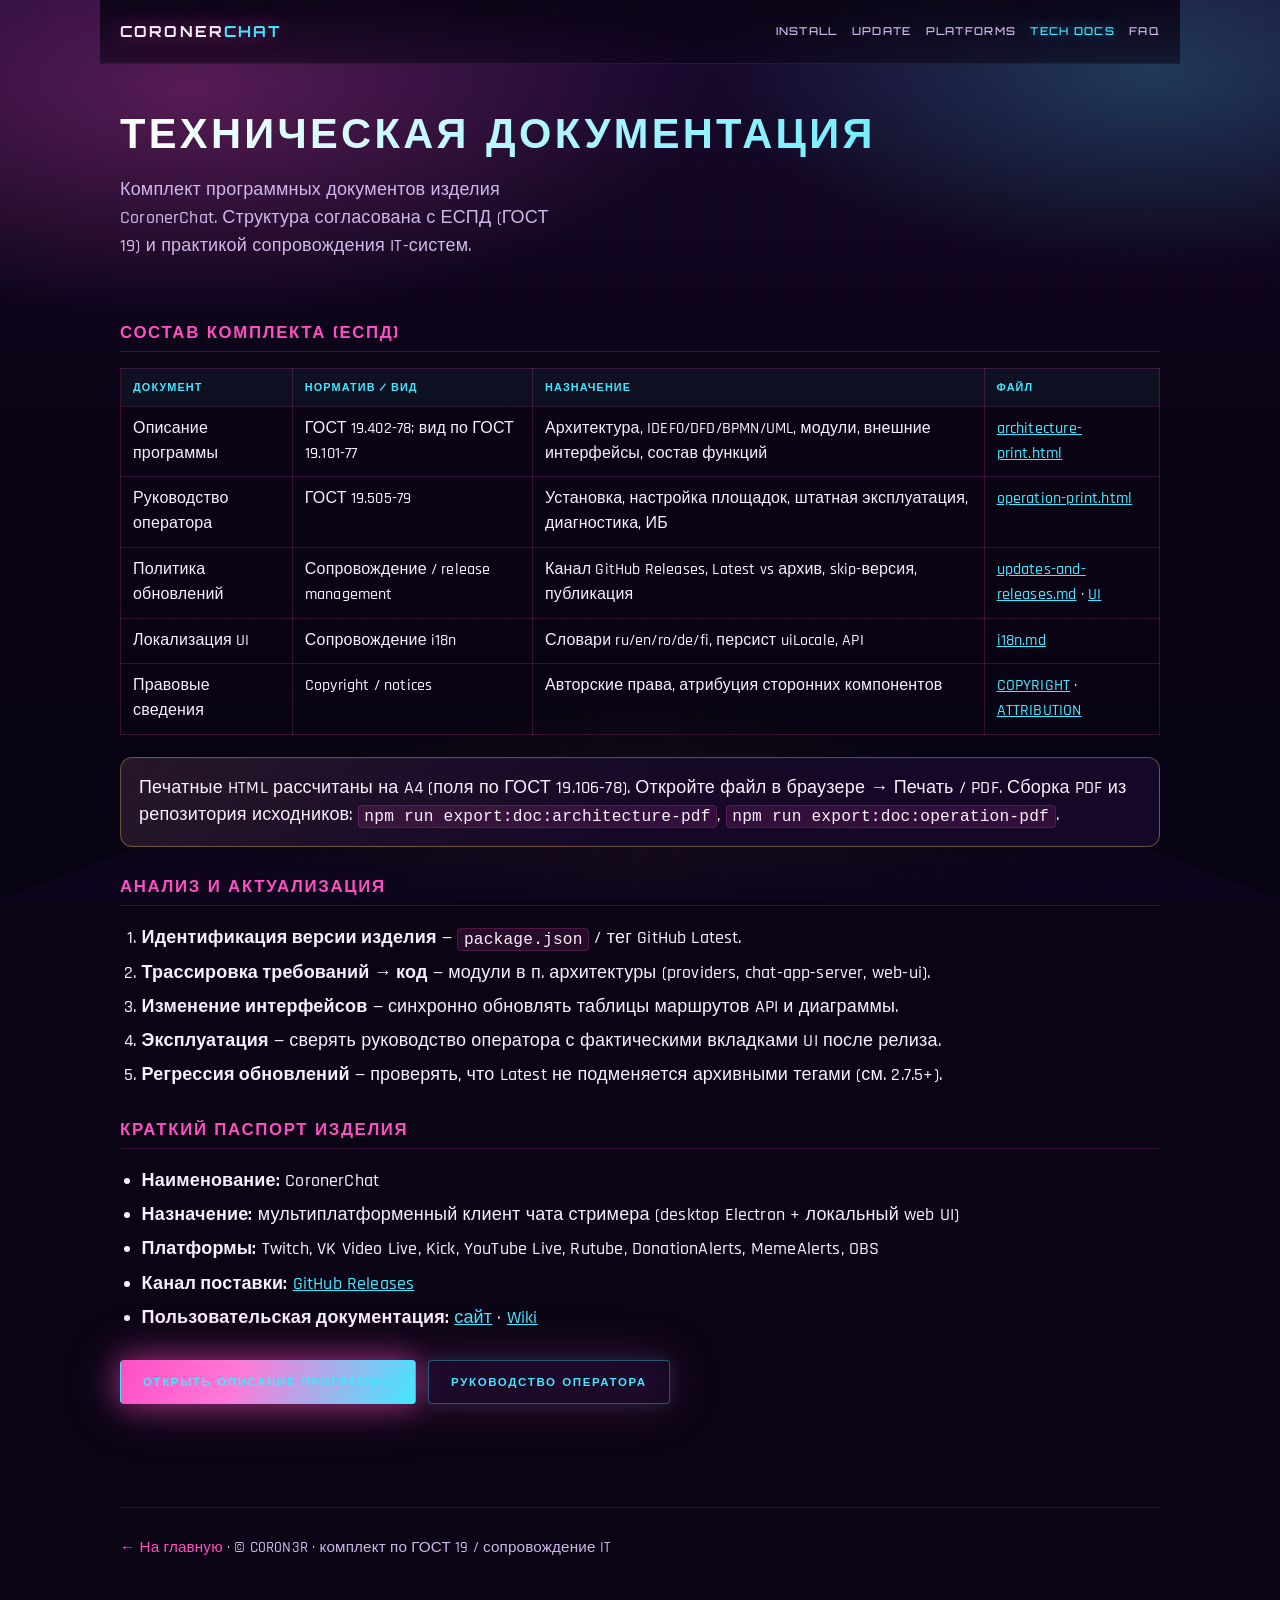
==== docs/tech/index.html @ c7b8dd54 "docs: publish technical documentation set (docs/tech/index.html)" ====
<!DOCTYPE html>
<html lang="ru">
<head>
  <meta charset="utf-8" />
  <meta name="viewport" content="width=device-width, initial-scale=1" />
  <title>Техническая документация — CoronerChat</title>
  <meta name="description" content="Комплект программной документации CoronerChat по ГОСТ 19.xxx: описание программы, руководство оператора, сопровождение." />
  <link rel="preconnect" href="https://fonts.googleapis.com" />
  <link rel="preconnect" href="https://fonts.gstatic.com" crossorigin />
  <link href="https://fonts.googleapis.com/css2?family=Orbitron:wght@600;700;800&family=Rajdhani:wght@500;600;700&display=swap" rel="stylesheet" />
  <link rel="stylesheet" href="../site.css" />
</head>
<body>
  <div class="scanlines" aria-hidden="true"></div>
  <div class="horizon" aria-hidden="true"></div>
  <div class="wrap">
    <header class="topnav">
      <a class="brand-mark" href="../index.html">Coroner<span>Chat</span></a>
      <nav class="nav-links" aria-label="Разделы">
        <a href="../install.html">Install</a>
        <a href="../update.html">Update</a>
        <a href="../platforms.html">Platforms</a>
        <a href="index.html" aria-current="page">Tech docs</a>
        <a href="../faq.html">FAQ</a>
      </nav>
    </header>

    <header class="page-hero">
      <h1>Техническая документация</h1>
      <p>Комплект программных документов изделия CoronerChat. Структура согласована с ЕСПД (ГОСТ 19) и практикой сопровождения IT-систем.</p>
    </header>

    <article class="prose">
      <h2>Состав комплекта (ЕСПД)</h2>
      <table class="data">
        <thead>
          <tr><th>Документ</th><th>Норматив / вид</th><th>Назначение</th><th>Файл</th></tr>
        </thead>
        <tbody>
          <tr>
            <td>Описание программы</td>
            <td>ГОСТ 19.402-78; вид по ГОСТ 19.101-77</td>
            <td>Архитектура, IDEF0/DFD/BPMN/UML, модули, внешние интерфейсы, состав функций</td>
            <td><a href="../coronerchat-architecture-print.html">architecture-print.html</a></td>
          </tr>
          <tr>
            <td>Руководство оператора</td>
            <td>ГОСТ 19.505-79</td>
            <td>Установка, настройка площадок, штатная эксплуатация, диагностика, ИБ</td>
            <td><a href="../coronerchat-operation-print.html">operation-print.html</a></td>
          </tr>
          <tr>
            <td>Политика обновлений</td>
            <td>Сопровождение / release management</td>
            <td>Канал GitHub Releases, Latest vs архив, skip-версия, публикация</td>
            <td><a href="../updates-and-releases.md">updates-and-releases.md</a> · <a href="../update.html">UI</a></td>
          </tr>
          <tr>
            <td>Локализация UI</td>
            <td>Сопровождение i18n</td>
            <td>Словари ru/en/ro/de/fi, персист uiLocale, API</td>
            <td><a href="../i18n.md">i18n.md</a></td>
          </tr>
          <tr>
            <td>Правовые сведения</td>
            <td>Copyright / notices</td>
            <td>Авторские права, атрибуция сторонних компонентов</td>
            <td><a href="https://github.com/dorimeryt-alt/CoronerChat/blob/main/COPYRIGHT.md">COPYRIGHT</a> · <a href="https://github.com/dorimeryt-alt/CoronerChat/blob/main/ATTRIBUTION.md">ATTRIBUTION</a></td>
          </tr>
        </tbody>
      </table>

      <div class="panel tip">
        Печатные HTML рассчитаны на A4 (поля по ГОСТ 19.106-78). Откройте файл в браузере → Печать / PDF.
        Сборка PDF из репозитория исходников: <code>npm run export:doc:architecture-pdf</code>, <code>npm run export:doc:operation-pdf</code>.
      </div>

      <h2>Анализ и актуализация</h2>
      <ol>
        <li><strong>Идентификация версии изделия</strong> — <code>package.json</code> / тег GitHub Latest.</li>
        <li><strong>Трассировка требований → код</strong> — модули в п. архитектуры (providers, chat-app-server, web-ui).</li>
        <li><strong>Изменение интерфейсов</strong> — синхронно обновлять таблицы маршрутов API и диаграммы.</li>
        <li><strong>Эксплуатация</strong> — сверять руководство оператора с фактическими вкладками UI после релиза.</li>
        <li><strong>Регрессия обновлений</strong> — проверять, что Latest не подменяется архивными тегами (см. 2.7.5+).</li>
      </ol>

      <h2>Краткий паспорт изделия</h2>
      <ul>
        <li><strong>Наименование:</strong> CoronerChat</li>
        <li><strong>Назначение:</strong> мультиплатформенный клиент чата стримера (desktop Electron + локальный web UI)</li>
        <li><strong>Платформы:</strong> Twitch, VK Video Live, Kick, YouTube Live, Rutube, DonationAlerts, MemeAlerts, OBS</li>
        <li><strong>Канал поставки:</strong> <a href="https://github.com/dorimeryt-alt/CoronerChat/releases">GitHub Releases</a></li>
        <li><strong>Пользовательская документация:</strong> <a href="../index.html">сайт</a> · <a href="https://github.com/dorimeryt-alt/CoronerChat/wiki">Wiki</a></li>
      </ul>

      <div class="cta-row" style="margin-top:28px">
        <a class="btn btn-primary" href="../coronerchat-architecture-print.html">Открыть описание программы</a>
        <a class="btn btn-ghost" href="../coronerchat-operation-print.html">Руководство оператора</a>
      </div>
    </article>

    <footer class="site-footer">
      <a href="../index.html">← На главную</a> · © C0R0N3R · комплект по ГОСТ 19 / сопровождение IT
    </footer>
  </div>
  <script src="../site.js"></script>
</body>
</html>
---- docs/site.css ----
/* CoronerChat docs — Neon Arcade / retrowave (aligned with app preset "arcade") */
:root {
  --bg: #120726;
  --bg-deep: #0a0414;
  --panel: rgba(23, 8, 43, 0.88);
  --panel-soft: #30125d;
  --border: rgba(255, 78, 196, 0.28);
  --border-cyan: rgba(65, 232, 255, 0.28);
  --text: #f9efff;
  --muted: #cfb8ea;
  --accent: #ff4ec4;
  --accent-2: #41e8ff;
  --accent-3: #ffd23c;
  --font-display: "Orbitron", "Segoe UI", sans-serif;
  --font-body: "Rajdhani", "Segoe UI", sans-serif;
  --max: 1080px;
  --nav-h: 64px;
}

*, *::before, *::after { box-sizing: border-box; }

html { scroll-behavior: smooth; }

body {
  margin: 0;
  min-height: 100vh;
  color: var(--text);
  font-family: var(--font-body);
  font-size: 1.125rem;
  font-weight: 500;
  letter-spacing: 0.01em;
  line-height: 1.55;
  background: var(--bg-deep);
  overflow-x: hidden;
}

body::before {
  content: "";
  position: fixed;
  inset: 0;
  z-index: 0;
  pointer-events: none;
  background:
    radial-gradient(ellipse 80% 50% at 15% 10%, rgba(255, 78, 196, 0.28), transparent 50%),
    radial-gradient(ellipse 70% 45% at 90% 8%, rgba(65, 232, 255, 0.22), transparent 48%),
    radial-gradient(ellipse 60% 40% at 50% 100%, rgba(255, 210, 60, 0.1), transparent 55%),
    linear-gradient(180deg, #1a0a32 0%, var(--bg-deep) 45%, #080312 100%);
}

body::after {
  content: "";
  position: fixed;
  inset: 0;
  z-index: 1;
  pointer-events: none;
  opacity: 0.35;
  background:
    repeating-linear-gradient(90deg, rgba(255, 78, 196, 0.04) 0 1px, transparent 1px 28px),
    repeating-linear-gradient(0deg, rgba(65, 232, 255, 0.03) 0 1px, transparent 1px 22px);
  animation: gridDrift 48s linear infinite;
}

@keyframes gridDrift {
  from { background-position: 0 0, 0 0; }
  to { background-position: 28px 22px, -22px 28px; }
}

.scanlines {
  position: fixed;
  inset: 0;
  z-index: 2;
  pointer-events: none;
  opacity: 0.07;
  background: repeating-linear-gradient(
    0deg,
    transparent 0 2px,
    rgba(0, 0, 0, 0.45) 2px 3px
  );
}

.horizon {
  position: fixed;
  left: 0;
  right: 0;
  bottom: 0;
  height: min(42vh, 420px);
  z-index: 0;
  pointer-events: none;
  background:
    linear-gradient(180deg, transparent 0%, rgba(18, 7, 38, 0.2) 30%, rgba(12, 4, 28, 0.95) 100%),
    repeating-linear-gradient(
      90deg,
      transparent 0,
      transparent 48px,
      rgba(255, 78, 196, 0.12) 48px,
      rgba(255, 78, 196, 0.12) 49px
    ),
    repeating-linear-gradient(
      0deg,
      transparent 0,
      transparent 28px,
      rgba(65, 232, 255, 0.1) 28px,
      rgba(65, 232, 255, 0.1) 29px
    );
  transform: perspective(400px) rotateX(58deg);
  transform-origin: center bottom;
  animation: horizonPulse 6s ease-in-out infinite alternate;
}

@keyframes horizonPulse {
  from { opacity: 0.55; filter: hue-rotate(0deg); }
  to { opacity: 0.85; filter: hue-rotate(12deg); }
}

.wrap {
  position: relative;
  z-index: 3;
  max-width: var(--max);
  margin: 0 auto;
  padding: 0 20px 80px;
}

/* Nav */
.topnav {
  position: sticky;
  top: 0;
  z-index: 10;
  display: flex;
  align-items: center;
  justify-content: space-between;
  gap: 16px;
  min-height: var(--nav-h);
  padding: 10px 20px;
  margin: 0 -20px 0;
  backdrop-filter: blur(14px);
  background: linear-gradient(180deg, rgba(10, 4, 20, 0.92), rgba(10, 4, 20, 0.55));
  border-bottom: 1px solid rgba(255, 78, 196, 0.18);
}

.brand-mark {
  font-family: var(--font-display);
  font-weight: 700;
  font-size: 0.95rem;
  letter-spacing: 0.14em;
  text-transform: uppercase;
  text-decoration: none;
  color: var(--text);
  text-shadow: 0 0 18px rgba(255, 78, 196, 0.55);
}

.brand-mark span {
  color: var(--accent-2);
}

.nav-links {
  display: flex;
  flex-wrap: wrap;
  gap: 6px 14px;
  justify-content: flex-end;
}

.nav-links a {
  font-family: var(--font-display);
  font-size: 0.68rem;
  letter-spacing: 0.12em;
  text-transform: uppercase;
  text-decoration: none;
  color: var(--muted);
  transition: color 0.2s, text-shadow 0.2s;
}

.nav-links a:hover,
.nav-links a[aria-current="page"] {
  color: var(--accent-2);
  text-shadow: 0 0 12px rgba(65, 232, 255, 0.5);
}

/* Hero — one composition */
.hero {
  position: relative;
  min-height: calc(100vh - var(--nav-h) - 24px);
  display: flex;
  flex-direction: column;
  justify-content: center;
  padding: 48px 0 72px;
}

.hero-glow {
  position: absolute;
  width: min(520px, 90vw);
  height: min(520px, 90vw);
  right: -8%;
  top: 8%;
  border-radius: 50%;
  background:
    radial-gradient(circle, rgba(255, 78, 196, 0.35) 0%, transparent 60%),
    radial-gradient(circle at 70% 40%, rgba(65, 232, 255, 0.25) 0%, transparent 55%);
  filter: blur(8px);
  animation: glowBreathe 5.5s ease-in-out infinite alternate;
  pointer-events: none;
}

@keyframes glowBreathe {
  from { transform: scale(1); opacity: 0.7; }
  to { transform: scale(1.08); opacity: 1; }
}

.hero-brand {
  font-family: var(--font-display);
  font-size: clamp(2.6rem, 8vw, 4.6rem);
  font-weight: 800;
  letter-spacing: 0.06em;
  line-height: 1.05;
  margin: 0 0 18px;
  text-transform: uppercase;
  background: linear-gradient(105deg, #fff 10%, var(--accent) 45%, var(--accent-2) 85%);
  -webkit-background-clip: text;
  background-clip: text;
  color: transparent;
  filter: drop-shadow(0 0 24px rgba(255, 78, 196, 0.35));
  animation: brandIn 0.9s ease-out both;
}

@keyframes brandIn {
  from { opacity: 0; transform: translateY(18px) scale(0.98); filter: blur(6px); }
  to { opacity: 1; transform: none; filter: drop-shadow(0 0 24px rgba(255, 78, 196, 0.35)); }
}

.hero-line {
  max-width: 34ch;
  margin: 0 0 28px;
  font-size: clamp(1.15rem, 2.4vw, 1.4rem);
  color: var(--muted);
  animation: brandIn 0.9s ease-out 0.12s both;
}

.cta-row {
  display: flex;
  flex-wrap: wrap;
  gap: 12px;
  animation: brandIn 0.9s ease-out 0.22s both;
}

.btn {
  display: inline-flex;
  align-items: center;
  justify-content: center;
  gap: 8px;
  padding: 12px 22px;
  font-family: var(--font-display);
  font-size: 0.72rem;
  font-weight: 700;
  letter-spacing: 0.14em;
  text-transform: uppercase;
  text-decoration: none;
  border-radius: 4px;
  border: 1px solid transparent;
  cursor: pointer;
  transition: transform 0.15s, box-shadow 0.2s, background 0.2s;
}

.btn:hover { transform: translateY(-2px); }

.btn-primary {
  color: #120726;
  background: linear-gradient(120deg, var(--accent), #ff7ad8 40%, var(--accent-2));
  box-shadow: 0 0 28px rgba(255, 78, 196, 0.45);
}

.btn-primary:hover {
  box-shadow: 0 0 36px rgba(65, 232, 255, 0.4);
}

.btn-ghost {
  color: var(--text);
  background: rgba(23, 8, 43, 0.55);
  border-color: rgba(65, 232, 255, 0.35);
  box-shadow: 0 0 16px rgba(65, 232, 255, 0.12);
}

.btn-ghost:hover {
  border-color: var(--accent);
  box-shadow: 0 0 20px rgba(255, 78, 196, 0.25);
}

/* Sections after hero */
.section {
  padding: 56px 0 8px;
}

.section-label {
  font-family: var(--font-display);
  font-size: 0.65rem;
  letter-spacing: 0.22em;
  text-transform: uppercase;
  color: var(--accent-2);
  margin: 0 0 10px;
}

.section h2 {
  font-family: var(--font-display);
  font-size: clamp(1.5rem, 3.5vw, 2rem);
  letter-spacing: 0.06em;
  text-transform: uppercase;
  margin: 0 0 12px;
}

.section > p.lead {
  margin: 0 0 28px;
  max-width: 52ch;
  color: var(--muted);
}

.link-grid {
  display: grid;
  grid-template-columns: repeat(auto-fit, minmax(220px, 1fr));
  gap: 14px;
}

a.tile {
  display: block;
  padding: 20px 18px;
  text-decoration: none;
  color: inherit;
  background:
    linear-gradient(135deg, rgba(255, 78, 196, 0.08), transparent 40%),
    linear-gradient(315deg, rgba(65, 232, 255, 0.06), transparent 35%),
    var(--panel);
  border: 1px solid var(--border);
  border-radius: 12px;
  transition: border-color 0.2s, transform 0.15s, box-shadow 0.2s;
}

a.tile:hover {
  border-color: var(--accent-2);
  transform: translateY(-3px);
  box-shadow: 0 12px 32px rgba(8, 2, 20, 0.45), 0 0 24px rgba(65, 232, 255, 0.12);
}

a.tile strong {
  display: block;
  font-family: var(--font-display);
  font-size: 0.85rem;
  letter-spacing: 0.1em;
  text-transform: uppercase;
  margin-bottom: 8px;
  color: var(--accent);
}

a.tile span {
  color: var(--muted);
  font-size: 1rem;
  line-height: 1.4;
}

.chip-row {
  display: flex;
  flex-wrap: wrap;
  gap: 8px;
  margin: 0;
  padding: 0;
  list-style: none;
}

.chip-row li {
  font-family: var(--font-display);
  font-size: 0.62rem;
  letter-spacing: 0.1em;
  text-transform: uppercase;
  padding: 8px 12px;
  border-radius: 999px;
  border: 1px solid rgba(65, 232, 255, 0.25);
  background: rgba(65, 232, 255, 0.06);
  color: var(--accent-2);
}

/* Inner pages */
.page-hero {
  padding: 36px 0 20px;
}

.page-hero h1 {
  font-family: var(--font-display);
  font-size: clamp(1.8rem, 4vw, 2.6rem);
  letter-spacing: 0.08em;
  text-transform: uppercase;
  margin: 0 0 12px;
  background: linear-gradient(100deg, #fff, var(--accent-2));
  -webkit-background-clip: text;
  background-clip: text;
  color: transparent;
}

.page-hero p {
  margin: 0;
  max-width: 48ch;
  color: var(--muted);
}

.prose {
  padding: 12px 0 40px;
}

.prose h2 {
  font-family: var(--font-display);
  font-size: 1.05rem;
  letter-spacing: 0.1em;
  text-transform: uppercase;
  color: var(--accent);
  margin: 1.6em 0 0.55em;
  border-bottom: 1px solid rgba(255, 78, 196, 0.2);
  padding-bottom: 0.35em;
}

.prose h3 {
  font-family: var(--font-display);
  font-size: 0.85rem;
  letter-spacing: 0.08em;
  text-transform: uppercase;
  color: var(--accent-2);
  margin: 1.25em 0 0.4em;
}

.prose p, .prose li { color: var(--text); }
.prose ul, .prose ol { padding-left: 1.2em; }
.prose li { margin: 0.35em 0; }
.prose a { color: var(--accent-2); }
.prose code {
  font-size: 0.9em;
  padding: 0.1em 0.35em;
  border-radius: 4px;
  background: rgba(255, 78, 196, 0.12);
  border: 1px solid rgba(255, 78, 196, 0.18);
}

.panel {
  margin: 1.2em 0;
  padding: 16px 18px;
  background: var(--panel);
  border: 1px solid var(--border);
  border-radius: 12px;
  box-shadow: inset 0 0 0 1px rgba(65, 232, 255, 0.04);
}

.panel.tip {
  border-color: rgba(255, 210, 60, 0.35);
  background: linear-gradient(135deg, rgba(255, 210, 60, 0.08), transparent 50%), var(--panel);
}

table.data {
  width: 100%;
  border-collapse: collapse;
  font-size: 1rem;
  margin: 1em 0;
}

table.data th,
table.data td {
  text-align: left;
  padding: 10px 12px;
  border: 1px solid rgba(255, 78, 196, 0.18);
  vertical-align: top;
}

table.data th {
  font-family: var(--font-display);
  font-size: 0.68rem;
  letter-spacing: 0.1em;
  text-transform: uppercase;
  color: var(--accent-2);
  background: rgba(65, 232, 255, 0.06);
}

.site-footer {
  margin-top: 64px;
  padding: 28px 0 12px;
  border-top: 1px solid rgba(255, 78, 196, 0.2);
  font-size: 0.95rem;
  color: var(--muted);
}

.site-footer a { color: var(--accent); text-decoration: none; }
.site-footer a:hover { color: var(--accent-2); }

@media (max-width: 640px) {
  .topnav { flex-direction: column; align-items: flex-start; padding-bottom: 14px; }
  .nav-links { justify-content: flex-start; }
  .hero { min-height: auto; padding-top: 32px; }
  .horizon { height: 28vh; opacity: 0.7; }
}
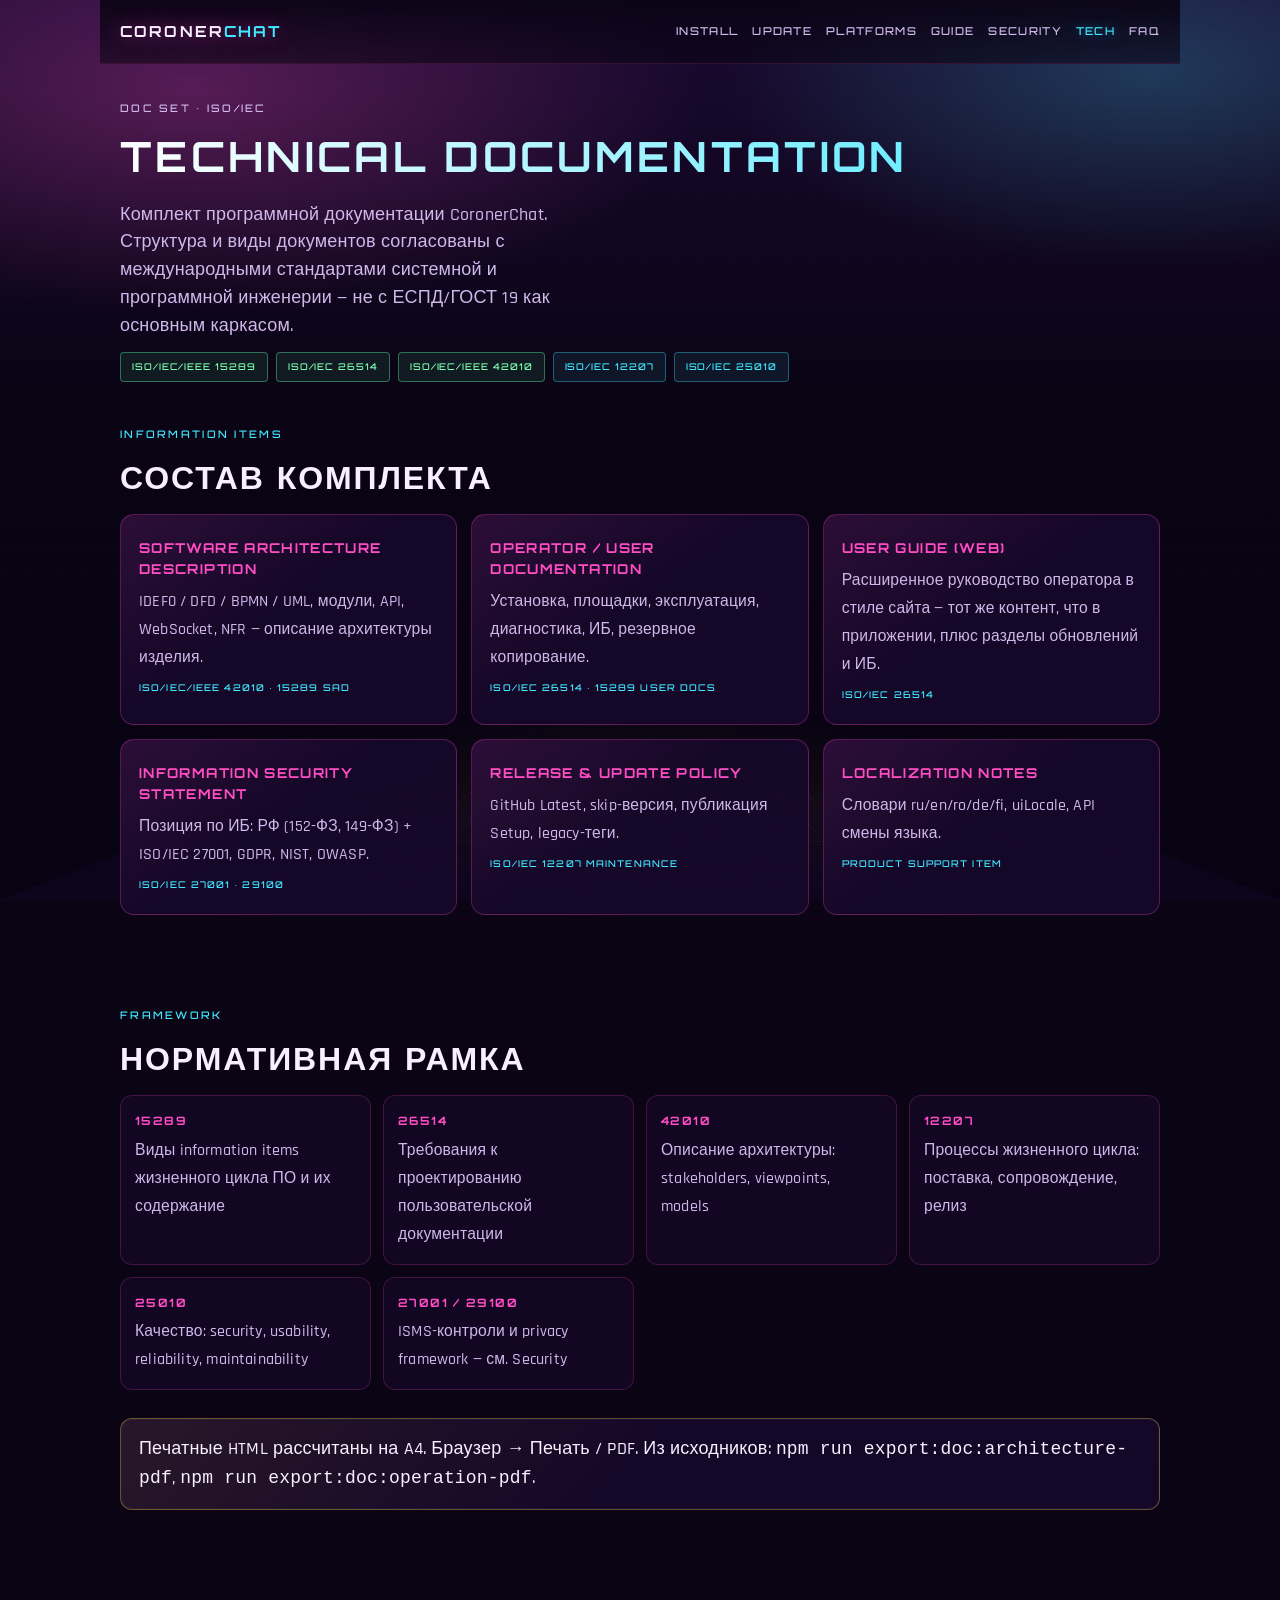
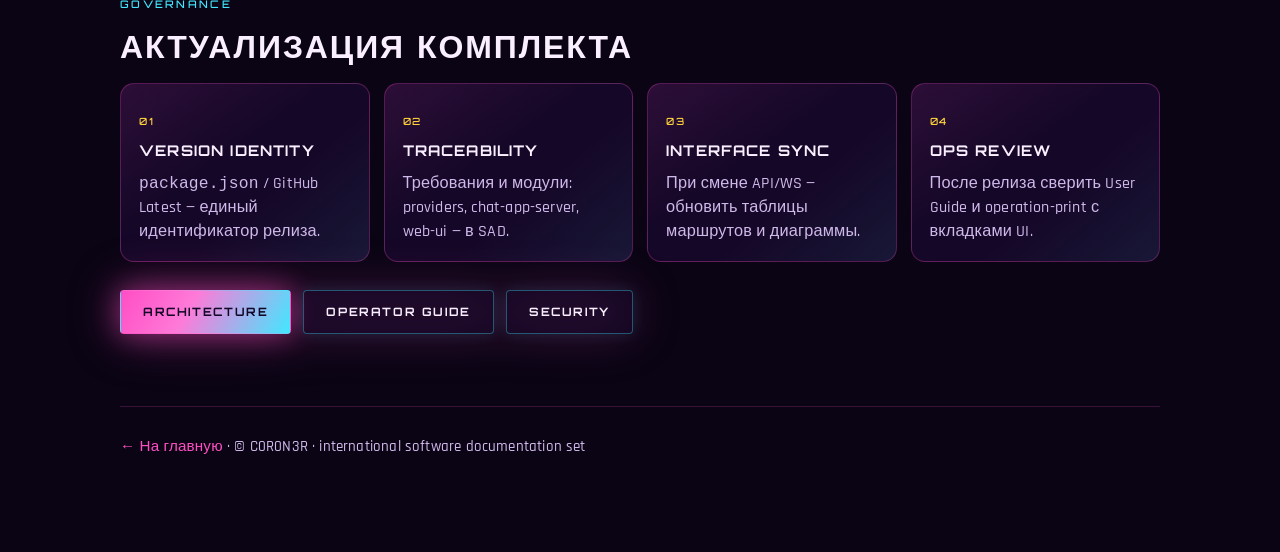
==== commit e4cb56b9: "docs: publish technical documentation set (docs/tech/index.html)" ====
--- a/docs/tech/index.html
+++ b/docs/tech/index.html
@@ -3,8 +3,8 @@
 <head>
   <meta charset="utf-8" />
   <meta name="viewport" content="width=device-width, initial-scale=1" />
-  <title>Техническая документация — CoronerChat</title>
-  <meta name="description" content="Комплект программной документации CoronerChat по ГОСТ 19.xxx: описание программы, руководство оператора, сопровождение." />
+  <title>Technical Documentation — CoronerChat</title>
+  <meta name="description" content="Техническая документация CoronerChat по международным стандартам ISO/IEC/IEEE: архитектура, эксплуатация, ИБ, релизы." />
   <link rel="preconnect" href="https://fonts.googleapis.com" />
   <link rel="preconnect" href="https://fonts.gstatic.com" crossorigin />
   <link href="https://fonts.googleapis.com/css2?family=Orbitron:wght@600;700;800&family=Rajdhani:wght@500;600;700&display=swap" rel="stylesheet" />
@@ -20,87 +20,114 @@
         <a href="../install.html">Install</a>
         <a href="../update.html">Update</a>
         <a href="../platforms.html">Platforms</a>
-        <a href="index.html" aria-current="page">Tech docs</a>
+        <a href="../guide.html">Guide</a>
+        <a href="../security.html">Security</a>
+        <a href="index.html" aria-current="page">Tech</a>
         <a href="../faq.html">FAQ</a>
       </nav>
     </header>
 
     <header class="page-hero">
-      <h1>Техническая документация</h1>
-      <p>Комплект программных документов изделия CoronerChat. Структура согласована с ЕСПД (ГОСТ 19) и практикой сопровождения IT-систем.</p>
+      <p class="section-label">Doc set · ISO/IEC</p>
+      <h1>Technical documentation</h1>
+      <p>Комплект программной документации CoronerChat. Структура и виды документов согласованы с международными стандартами системной и программной инженерии — не с ЕСПД/ГОСТ 19 как основным каркасом.</p>
+      <div class="badge-row">
+        <span class="badge ok">ISO/IEC/IEEE 15289</span>
+        <span class="badge ok">ISO/IEC 26514</span>
+        <span class="badge ok">ISO/IEC/IEEE 42010</span>
+        <span class="badge">ISO/IEC 12207</span>
+        <span class="badge">ISO/IEC 25010</span>
+      </div>
     </header>
 
-    <article class="prose">
-      <h2>Состав комплекта (ЕСПД)</h2>
-      <table class="data">
-        <thead>
-          <tr><th>Документ</th><th>Норматив / вид</th><th>Назначение</th><th>Файл</th></tr>
-        </thead>
-        <tbody>
-          <tr>
-            <td>Описание программы</td>
-            <td>ГОСТ 19.402-78; вид по ГОСТ 19.101-77</td>
-            <td>Архитектура, IDEF0/DFD/BPMN/UML, модули, внешние интерфейсы, состав функций</td>
-            <td><a href="../coronerchat-architecture-print.html">architecture-print.html</a></td>
-          </tr>
-          <tr>
-            <td>Руководство оператора</td>
-            <td>ГОСТ 19.505-79</td>
-            <td>Установка, настройка площадок, штатная эксплуатация, диагностика, ИБ</td>
-            <td><a href="../coronerchat-operation-print.html">operation-print.html</a></td>
-          </tr>
-          <tr>
-            <td>Политика обновлений</td>
-            <td>Сопровождение / release management</td>
-            <td>Канал GitHub Releases, Latest vs архив, skip-версия, публикация</td>
-            <td><a href="../updates-and-releases.md">updates-and-releases.md</a> · <a href="../update.html">UI</a></td>
-          </tr>
-          <tr>
-            <td>Локализация UI</td>
-            <td>Сопровождение i18n</td>
-            <td>Словари ru/en/ro/de/fi, персист uiLocale, API</td>
-            <td><a href="../i18n.md">i18n.md</a></td>
-          </tr>
-          <tr>
-            <td>Правовые сведения</td>
-            <td>Copyright / notices</td>
-            <td>Авторские права, атрибуция сторонних компонентов</td>
-            <td><a href="https://github.com/dorimeryt-alt/CoronerChat/blob/main/COPYRIGHT.md">COPYRIGHT</a> · <a href="https://github.com/dorimeryt-alt/CoronerChat/blob/main/ATTRIBUTION.md">ATTRIBUTION</a></td>
-          </tr>
-        </tbody>
-      </table>
+    <section class="section" style="padding-top:0">
+      <p class="section-label">Information items</p>
+      <h2>Состав комплекта</h2>
+      <div class="doc-index-grid">
+        <a class="doc-tile" href="../coronerchat-architecture-print.html">
+          <strong>Software architecture description</strong>
+          <span>IDEF0 / DFD / BPMN / UML, модули, API, WebSocket, NFR — описание архитектуры изделия.</span>
+          <em>ISO/IEC/IEEE 42010 · 15289 SAD</em>
+        </a>
+        <a class="doc-tile" href="../coronerchat-operation-print.html">
+          <strong>Operator / user documentation</strong>
+          <span>Установка, площадки, эксплуатация, диагностика, ИБ, резервное копирование.</span>
+          <em>ISO/IEC 26514 · 15289 user docs</em>
+        </a>
+        <a class="doc-tile" href="../guide.html">
+          <strong>User Guide (web)</strong>
+          <span>Расширенное руководство оператора в стиле сайта — тот же контент, что в приложении, плюс разделы обновлений и ИБ.</span>
+          <em>ISO/IEC 26514</em>
+        </a>
+        <a class="doc-tile" href="../security.html">
+          <strong>Information security statement</strong>
+          <span>Позиция по ИБ: РФ (152-ФЗ, 149-ФЗ) + ISO/IEC 27001, GDPR, NIST, OWASP.</span>
+          <em>ISO/IEC 27001 · 29100</em>
+        </a>
+        <a class="doc-tile" href="../updates-and-releases.md">
+          <strong>Release &amp; update policy</strong>
+          <span>GitHub Latest, skip-версия, публикация Setup, legacy-теги.</span>
+          <em>ISO/IEC 12207 maintenance</em>
+        </a>
+        <a class="doc-tile" href="../i18n.md">
+          <strong>Localization notes</strong>
+          <span>Словари ru/en/ro/de/fi, uiLocale, API смены языка.</span>
+          <em>Product support item</em>
+        </a>
+      </div>
+    </section>
 
+    <section class="section">
+      <p class="section-label">Framework</p>
+      <h2>Нормативная рамка</h2>
+      <div class="feature-strip">
+        <div class="feature-cell"><strong>15289</strong><span>Виды information items жизненного цикла ПО и их содержание</span></div>
+        <div class="feature-cell"><strong>26514</strong><span>Требования к проектированию пользовательской документации</span></div>
+        <div class="feature-cell"><strong>42010</strong><span>Описание архитектуры: stakeholders, viewpoints, models</span></div>
+        <div class="feature-cell"><strong>12207</strong><span>Процессы жизненного цикла: поставка, сопровождение, релиз</span></div>
+        <div class="feature-cell"><strong>25010</strong><span>Качество: security, usability, reliability, maintainability</span></div>
+        <div class="feature-cell"><strong>27001 / 29100</strong><span>ISMS-контроли и privacy framework — см. Security</span></div>
+      </div>
       <div class="panel tip">
-        Печатные HTML рассчитаны на A4 (поля по ГОСТ 19.106-78). Откройте файл в браузере → Печать / PDF.
-        Сборка PDF из репозитория исходников: <code>npm run export:doc:architecture-pdf</code>, <code>npm run export:doc:operation-pdf</code>.
+        Печатные HTML рассчитаны на A4. Браузер → Печать / PDF.
+        Из исходников: <code>npm run export:doc:architecture-pdf</code>, <code>npm run export:doc:operation-pdf</code>.
       </div>
+    </section>
 
-      <h2>Анализ и актуализация</h2>
-      <ol>
-        <li><strong>Идентификация версии изделия</strong> — <code>package.json</code> / тег GitHub Latest.</li>
-        <li><strong>Трассировка требований → код</strong> — модули в п. архитектуры (providers, chat-app-server, web-ui).</li>
-        <li><strong>Изменение интерфейсов</strong> — синхронно обновлять таблицы маршрутов API и диаграммы.</li>
-        <li><strong>Эксплуатация</strong> — сверять руководство оператора с фактическими вкладками UI после релиза.</li>
-        <li><strong>Регрессия обновлений</strong> — проверять, что Latest не подменяется архивными тегами (см. 2.7.5+).</li>
-      </ol>
-
-      <h2>Краткий паспорт изделия</h2>
-      <ul>
-        <li><strong>Наименование:</strong> CoronerChat</li>
-        <li><strong>Назначение:</strong> мультиплатформенный клиент чата стримера (desktop Electron + локальный web UI)</li>
-        <li><strong>Платформы:</strong> Twitch, VK Video Live, Kick, YouTube Live, Rutube, DonationAlerts, MemeAlerts, OBS</li>
-        <li><strong>Канал поставки:</strong> <a href="https://github.com/dorimeryt-alt/CoronerChat/releases">GitHub Releases</a></li>
-        <li><strong>Пользовательская документация:</strong> <a href="../index.html">сайт</a> · <a href="https://github.com/dorimeryt-alt/CoronerChat/wiki">Wiki</a></li>
-      </ul>
-
-      <div class="cta-row" style="margin-top:28px">
-        <a class="btn btn-primary" href="../coronerchat-architecture-print.html">Открыть описание программы</a>
-        <a class="btn btn-ghost" href="../coronerchat-operation-print.html">Руководство оператора</a>
+    <section class="section">
+      <p class="section-label">Governance</p>
+      <h2>Актуализация комплекта</h2>
+      <div class="stage-grid">
+        <article class="stage-card">
+          <span class="stage-num">01</span>
+          <h3>Version identity</h3>
+          <p><code>package.json</code> / GitHub Latest — единый идентификатор релиза.</p>
+        </article>
+        <article class="stage-card">
+          <span class="stage-num">02</span>
+          <h3>Traceability</h3>
+          <p>Требования и модули: providers, chat-app-server, web-ui — в SAD.</p>
+        </article>
+        <article class="stage-card">
+          <span class="stage-num">03</span>
+          <h3>Interface sync</h3>
+          <p>При смене API/WS — обновить таблицы маршрутов и диаграммы.</p>
+        </article>
+        <article class="stage-card">
+          <span class="stage-num">04</span>
+          <h3>Ops review</h3>
+          <p>После релиза сверить User Guide и operation-print с вкладками UI.</p>
+        </article>
       </div>
-    </article>
+      <div class="cta-row">
+        <a class="btn btn-primary" href="../coronerchat-architecture-print.html">Architecture</a>
+        <a class="btn btn-ghost" href="../coronerchat-operation-print.html">Operator guide</a>
+        <a class="btn btn-ghost" href="../security.html">Security</a>
+      </div>
+    </section>
 
     <footer class="site-footer">
-      <a href="../index.html">← На главную</a> · © C0R0N3R · комплект по ГОСТ 19 / сопровождение IT
+      <a href="../index.html">← На главную</a> · © C0R0N3R · international software documentation set
     </footer>
   </div>
   <script src="../site.js"></script>
--- a/docs/site.css
+++ b/docs/site.css
@@ -482,6 +482,365 @@
 .site-footer a { color: var(--accent); text-decoration: none; }
 .site-footer a:hover { color: var(--accent-2); }
 
+/* Inner pages — arcade stages (not plain readme prose) */
+.page-hero .section-label { margin-bottom: 8px; }
+
+.stage-grid {
+  display: grid;
+  grid-template-columns: repeat(auto-fit, minmax(240px, 1fr));
+  gap: 14px;
+  margin: 8px 0 28px;
+}
+
+.stage-card {
+  position: relative;
+  padding: 22px 18px 18px;
+  background:
+    linear-gradient(145deg, rgba(255, 78, 196, 0.1), transparent 42%),
+    linear-gradient(320deg, rgba(65, 232, 255, 0.07), transparent 40%),
+    var(--panel);
+  border: 1px solid var(--border);
+  border-radius: 14px;
+  transition: transform 0.15s, border-color 0.2s, box-shadow 0.2s;
+}
+
+.stage-card:hover {
+  transform: translateY(-3px);
+  border-color: rgba(65, 232, 255, 0.45);
+  box-shadow: 0 14px 36px rgba(8, 2, 20, 0.4), 0 0 22px rgba(65, 232, 255, 0.1);
+}
+
+.stage-num {
+  display: inline-block;
+  font-family: var(--font-display);
+  font-size: 0.62rem;
+  letter-spacing: 0.18em;
+  text-transform: uppercase;
+  color: var(--accent-3);
+  margin-bottom: 10px;
+}
+
+.stage-card h3 {
+  font-family: var(--font-display);
+  font-size: 0.92rem;
+  letter-spacing: 0.08em;
+  text-transform: uppercase;
+  margin: 0 0 10px;
+  color: var(--text);
+  border: 0;
+  padding: 0;
+}
+
+.stage-card p {
+  margin: 0;
+  color: var(--muted);
+  font-size: 1.02rem;
+  line-height: 1.45;
+}
+
+.stage-card a { color: var(--accent-2); }
+
+.feature-strip {
+  display: grid;
+  grid-template-columns: repeat(auto-fit, minmax(200px, 1fr));
+  gap: 12px;
+  margin: 8px 0 28px;
+}
+
+.feature-cell {
+  padding: 16px 14px;
+  border-radius: 12px;
+  border: 1px solid rgba(255, 78, 196, 0.2);
+  background: rgba(23, 8, 43, 0.65);
+}
+
+.feature-cell strong {
+  display: block;
+  font-family: var(--font-display);
+  font-size: 0.72rem;
+  letter-spacing: 0.12em;
+  text-transform: uppercase;
+  color: var(--accent);
+  margin-bottom: 6px;
+}
+
+.feature-cell span { color: var(--muted); font-size: 0.98rem; }
+
+.faq-stack { display: flex; flex-direction: column; gap: 12px; margin: 8px 0 24px; }
+
+.faq-item {
+  padding: 0;
+  border-radius: 12px;
+  border: 1px solid rgba(255, 78, 196, 0.22);
+  background: var(--panel);
+  overflow: hidden;
+}
+
+.faq-item summary {
+  list-style: none;
+  cursor: pointer;
+  padding: 16px 18px;
+  font-family: var(--font-display);
+  font-size: 0.78rem;
+  letter-spacing: 0.08em;
+  text-transform: uppercase;
+  color: var(--accent-2);
+}
+
+.faq-item summary::-webkit-details-marker { display: none; }
+
+.faq-item summary::after {
+  content: "+";
+  float: right;
+  color: var(--accent);
+  font-weight: 700;
+}
+
+.faq-item[open] summary::after { content: "–"; }
+
+.faq-item .faq-body {
+  padding: 0 18px 16px;
+  color: var(--muted);
+  border-top: 1px solid rgba(255, 78, 196, 0.12);
+  padding-top: 12px;
+}
+
+.faq-item .faq-body p { margin: 0 0 0.6em; color: var(--muted); }
+.faq-item .faq-body p:last-child { margin-bottom: 0; }
+
+.platform-grid {
+  display: grid;
+  grid-template-columns: repeat(auto-fit, minmax(220px, 1fr));
+  gap: 12px;
+  margin: 8px 0 24px;
+}
+
+.plat-card {
+  padding: 18px 16px;
+  border-radius: 12px;
+  border: 1px solid rgba(65, 232, 255, 0.22);
+  background:
+    linear-gradient(160deg, rgba(65, 232, 255, 0.08), transparent 50%),
+    var(--panel);
+}
+
+.plat-card h3 {
+  margin: 0 0 8px;
+  font-family: var(--font-display);
+  font-size: 0.82rem;
+  letter-spacing: 0.1em;
+  text-transform: uppercase;
+  color: var(--accent-2);
+  border: 0;
+  padding: 0;
+}
+
+.plat-card p { margin: 0; color: var(--muted); font-size: 0.98rem; }
+
+.badge-row {
+  display: flex;
+  flex-wrap: wrap;
+  gap: 8px;
+  margin: 12px 0 24px;
+}
+
+.badge {
+  font-family: var(--font-display);
+  font-size: 0.58rem;
+  letter-spacing: 0.1em;
+  text-transform: uppercase;
+  padding: 7px 11px;
+  border-radius: 4px;
+  border: 1px solid rgba(65, 232, 255, 0.35);
+  color: var(--accent-2);
+  background: rgba(65, 232, 255, 0.08);
+}
+
+.badge.ok {
+  border-color: rgba(80, 220, 140, 0.45);
+  color: #7dffb2;
+  background: rgba(80, 220, 140, 0.1);
+}
+
+.badge.warn {
+  border-color: rgba(255, 210, 60, 0.4);
+  color: var(--accent-3);
+  background: rgba(255, 210, 60, 0.08);
+}
+
+.secure-grid {
+  display: grid;
+  grid-template-columns: repeat(auto-fit, minmax(240px, 1fr));
+  gap: 14px;
+  margin: 8px 0 28px;
+}
+
+.secure-card {
+  padding: 20px 16px;
+  border-radius: 14px;
+  border: 1px solid rgba(80, 220, 140, 0.28);
+  background:
+    linear-gradient(150deg, rgba(80, 220, 140, 0.1), transparent 45%),
+    var(--panel);
+}
+
+.secure-card h3 {
+  margin: 0 0 8px;
+  font-family: var(--font-display);
+  font-size: 0.78rem;
+  letter-spacing: 0.1em;
+  text-transform: uppercase;
+  color: #7dffb2;
+  border: 0;
+  padding: 0;
+}
+
+.secure-card p { margin: 0; color: var(--muted); font-size: 0.98rem; }
+
+.guide-layout {
+  display: grid;
+  grid-template-columns: minmax(180px, 220px) 1fr;
+  gap: 28px;
+  align-items: start;
+  padding: 8px 0 40px;
+}
+
+.guide-toc {
+  position: sticky;
+  top: calc(var(--nav-h) + 12px);
+  padding: 16px 14px;
+  border-radius: 12px;
+  border: 1px solid var(--border);
+  background: var(--panel);
+  max-height: calc(100vh - var(--nav-h) - 32px);
+  overflow: auto;
+}
+
+.guide-toc p {
+  font-family: var(--font-display);
+  font-size: 0.62rem;
+  letter-spacing: 0.18em;
+  text-transform: uppercase;
+  color: var(--accent);
+  margin: 0 0 12px;
+}
+
+.guide-toc ol {
+  margin: 0;
+  padding: 0 0 0 1.1em;
+  font-size: 0.92rem;
+}
+
+.guide-toc a {
+  color: var(--muted);
+  text-decoration: none;
+  line-height: 1.55;
+}
+
+.guide-toc a:hover { color: var(--accent-2); }
+
+.guide-body .ug-section {
+  margin: 0 0 36px;
+  padding: 22px 20px;
+  border-radius: 14px;
+  border: 1px solid rgba(255, 78, 196, 0.2);
+  background:
+    linear-gradient(135deg, rgba(255, 78, 196, 0.06), transparent 40%),
+    var(--panel);
+  scroll-margin-top: calc(var(--nav-h) + 16px);
+}
+
+.guide-body .ug-section h2 {
+  margin: 0 0 12px;
+  font-family: var(--font-display);
+  font-size: 1rem;
+  letter-spacing: 0.08em;
+  text-transform: uppercase;
+  color: var(--accent);
+  border: 0;
+  padding: 0;
+}
+
+.guide-body .ug-section p,
+.guide-body .ug-section li { color: var(--muted); }
+
+.guide-body .ug-section ul,
+.guide-body .ug-section ol { padding-left: 1.15em; }
+
+.guide-body kbd {
+  font-family: var(--font-display);
+  font-size: 0.7rem;
+  padding: 2px 6px;
+  border-radius: 4px;
+  border: 1px solid rgba(65, 232, 255, 0.35);
+  background: rgba(65, 232, 255, 0.1);
+  color: var(--accent-2);
+}
+
+.guide-tip {
+  margin: 14px 0 0;
+  padding: 12px 14px;
+  border-radius: 10px;
+  border: 1px solid rgba(255, 210, 60, 0.35);
+  background: rgba(255, 210, 60, 0.08);
+  color: var(--text) !important;
+  font-size: 0.98rem;
+}
+
+.doc-index-grid {
+  display: grid;
+  grid-template-columns: repeat(auto-fit, minmax(260px, 1fr));
+  gap: 14px;
+  margin: 8px 0 28px;
+}
+
+.doc-tile {
+  display: block;
+  padding: 22px 18px;
+  text-decoration: none;
+  color: inherit;
+  border-radius: 14px;
+  border: 1px solid var(--border);
+  background:
+    linear-gradient(145deg, rgba(255, 78, 196, 0.1), transparent 45%),
+    var(--panel);
+  transition: transform 0.15s, border-color 0.2s, box-shadow 0.2s;
+}
+
+.doc-tile:hover {
+  transform: translateY(-3px);
+  border-color: var(--accent-2);
+  box-shadow: 0 12px 32px rgba(8, 2, 20, 0.4);
+}
+
+.doc-tile strong {
+  display: block;
+  font-family: var(--font-display);
+  font-size: 0.85rem;
+  letter-spacing: 0.1em;
+  text-transform: uppercase;
+  color: var(--accent);
+  margin-bottom: 8px;
+}
+
+.doc-tile span { color: var(--muted); font-size: 0.98rem; line-height: 1.4; }
+
+.doc-tile em {
+  display: block;
+  margin-top: 10px;
+  font-style: normal;
+  font-family: var(--font-display);
+  font-size: 0.58rem;
+  letter-spacing: 0.12em;
+  text-transform: uppercase;
+  color: var(--accent-2);
+}
+
+@media (max-width: 860px) {
+  .guide-layout { grid-template-columns: 1fr; }
+  .guide-toc { position: static; max-height: none; }
+}
+
 @media (max-width: 640px) {
   .topnav { flex-direction: column; align-items: flex-start; padding-bottom: 14px; }
   .nav-links { justify-content: flex-start; }
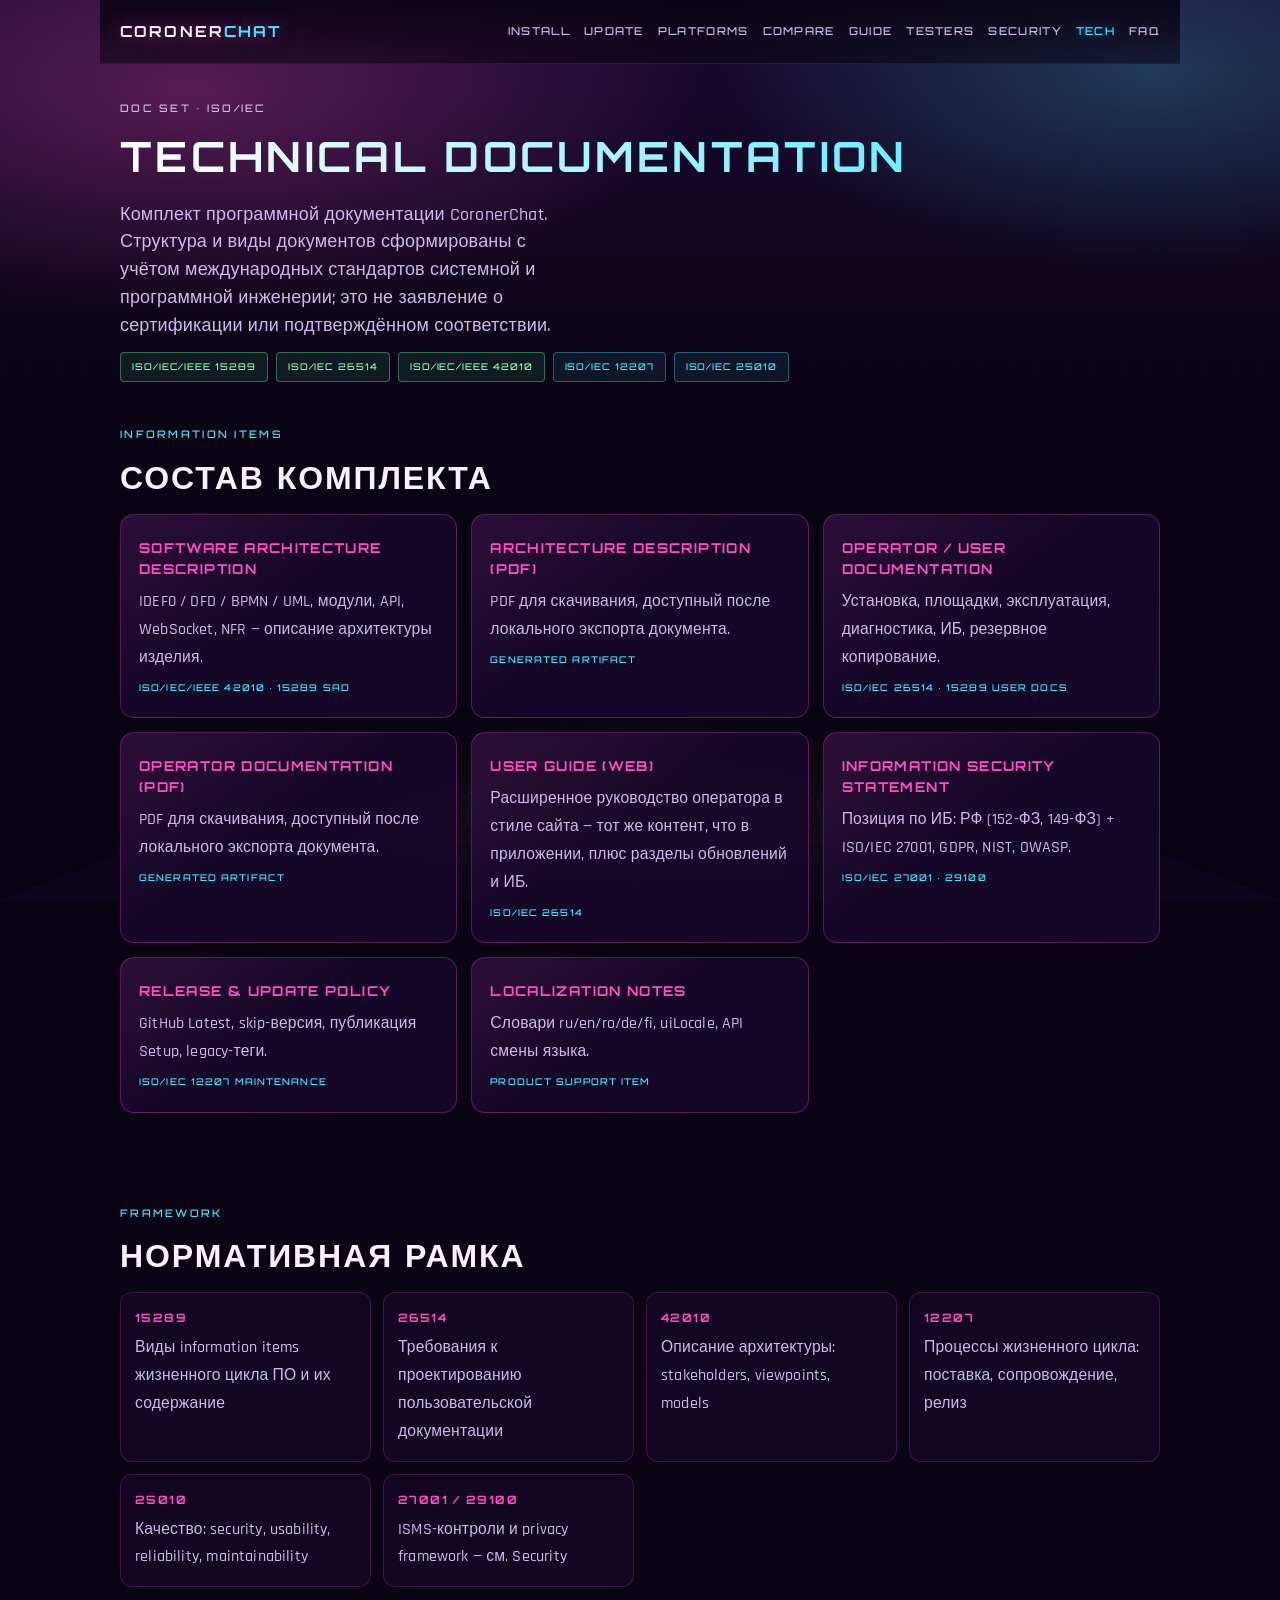
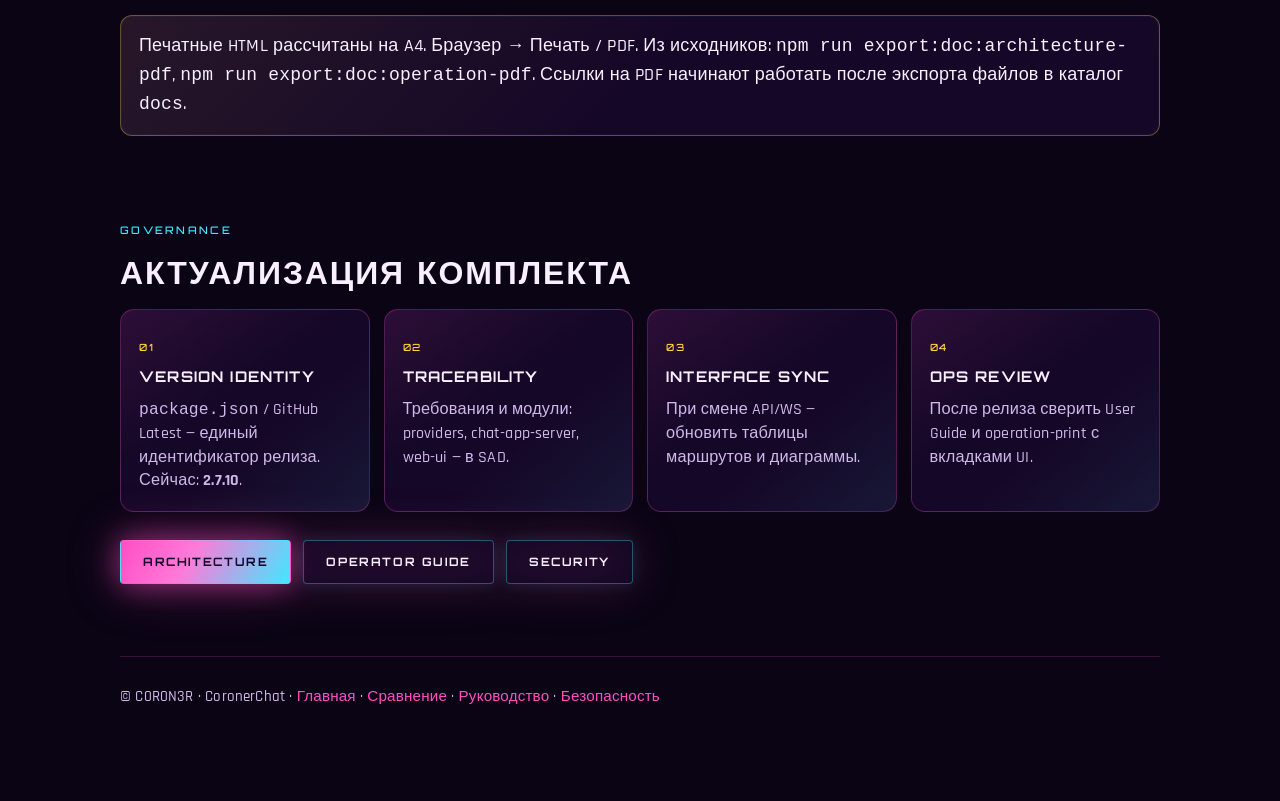
==== commit 9f9d5a4c: "docs: publish technical documentation set (docs/tech/index.html)" ====
--- a/docs/tech/index.html
+++ b/docs/tech/index.html
@@ -5,12 +5,20 @@
   <meta name="viewport" content="width=device-width, initial-scale=1" />
   <title>Technical Documentation — CoronerChat</title>
   <meta name="description" content="Техническая документация CoronerChat по международным стандартам ISO/IEC/IEEE: архитектура, эксплуатация, ИБ, релизы." />
+  <link rel="canonical" href="https://dorimeryt-alt.github.io/CoronerChat/tech/" />
+  <link rel="icon" href="../assets/icon.svg" type="image/svg+xml" />
+  <meta property="og:type" content="article" />
+  <meta property="og:title" content="Technical Documentation — CoronerChat" />
+  <meta property="og:description" content="Архитектура, эксплуатация, безопасность и релизы CoronerChat." />
+  <meta property="og:url" content="https://dorimeryt-alt.github.io/CoronerChat/tech/" />
+  <meta property="og:image" content="https://dorimeryt-alt.github.io/CoronerChat/assets/icon.svg" />
   <link rel="preconnect" href="https://fonts.googleapis.com" />
   <link rel="preconnect" href="https://fonts.gstatic.com" crossorigin />
   <link href="https://fonts.googleapis.com/css2?family=Orbitron:wght@600;700;800&family=Rajdhani:wght@500;600;700&display=swap" rel="stylesheet" />
   <link rel="stylesheet" href="../site.css" />
 </head>
 <body>
+  <a class="skip-link" href="#main-content">К основному содержанию</a>
   <div class="scanlines" aria-hidden="true"></div>
   <div class="horizon" aria-hidden="true"></div>
   <div class="wrap">
@@ -20,17 +28,20 @@
         <a href="../install.html">Install</a>
         <a href="../update.html">Update</a>
         <a href="../platforms.html">Platforms</a>
+        <a href="../compare.html">Compare</a>
         <a href="../guide.html">Guide</a>
+        <a href="../testers.html">Testers</a>
         <a href="../security.html">Security</a>
         <a href="index.html" aria-current="page">Tech</a>
         <a href="../faq.html">FAQ</a>
       </nav>
     </header>
 
+    <main id="main-content">
     <header class="page-hero">
       <p class="section-label">Doc set · ISO/IEC</p>
       <h1>Technical documentation</h1>
-      <p>Комплект программной документации CoronerChat. Структура и виды документов согласованы с международными стандартами системной и программной инженерии — не с ЕСПД/ГОСТ 19 как основным каркасом.</p>
+      <p>Комплект программной документации CoronerChat. Структура и виды документов сформированы с учётом международных стандартов системной и программной инженерии; это не заявление о сертификации или подтверждённом соответствии.</p>
       <div class="badge-row">
         <span class="badge ok">ISO/IEC/IEEE 15289</span>
         <span class="badge ok">ISO/IEC 26514</span>
@@ -49,10 +60,20 @@
           <span>IDEF0 / DFD / BPMN / UML, модули, API, WebSocket, NFR — описание архитектуры изделия.</span>
           <em>ISO/IEC/IEEE 42010 · 15289 SAD</em>
         </a>
+        <a class="doc-tile" href="../coronerchat-architecture-print.pdf" data-link-optional>
+          <strong>Architecture description (PDF)</strong>
+          <span>PDF для скачивания, доступный после локального экспорта документа.</span>
+          <em>Generated artifact</em>
+        </a>
         <a class="doc-tile" href="../coronerchat-operation-print.html">
           <strong>Operator / user documentation</strong>
           <span>Установка, площадки, эксплуатация, диагностика, ИБ, резервное копирование.</span>
           <em>ISO/IEC 26514 · 15289 user docs</em>
+        </a>
+        <a class="doc-tile" href="../coronerchat-operation-print.pdf" data-link-optional>
+          <strong>Operator documentation (PDF)</strong>
+          <span>PDF для скачивания, доступный после локального экспорта документа.</span>
+          <em>Generated artifact</em>
         </a>
         <a class="doc-tile" href="../guide.html">
           <strong>User Guide (web)</strong>
@@ -64,12 +85,12 @@
           <span>Позиция по ИБ: РФ (152-ФЗ, 149-ФЗ) + ISO/IEC 27001, GDPR, NIST, OWASP.</span>
           <em>ISO/IEC 27001 · 29100</em>
         </a>
-        <a class="doc-tile" href="../updates-and-releases.md">
+        <a class="doc-tile" href="https://github.com/dorimeryt-alt/CoronerChat/blob/main/docs/updates-and-releases.md">
           <strong>Release &amp; update policy</strong>
           <span>GitHub Latest, skip-версия, публикация Setup, legacy-теги.</span>
           <em>ISO/IEC 12207 maintenance</em>
         </a>
-        <a class="doc-tile" href="../i18n.md">
+        <a class="doc-tile" href="https://github.com/dorimeryt-alt/CoronerChat/blob/main/docs/i18n.md">
           <strong>Localization notes</strong>
           <span>Словари ru/en/ro/de/fi, uiLocale, API смены языка.</span>
           <em>Product support item</em>
@@ -91,6 +112,7 @@
       <div class="panel tip">
         Печатные HTML рассчитаны на A4. Браузер → Печать / PDF.
         Из исходников: <code>npm run export:doc:architecture-pdf</code>, <code>npm run export:doc:operation-pdf</code>.
+        Ссылки на PDF начинают работать после экспорта файлов в каталог <code>docs</code>.
       </div>
     </section>
 
@@ -101,7 +123,7 @@
         <article class="stage-card">
           <span class="stage-num">01</span>
           <h3>Version identity</h3>
-          <p><code>package.json</code> / GitHub Latest — единый идентификатор релиза.</p>
+          <p><code>package.json</code> / GitHub Latest — единый идентификатор релиза. Сейчас: <strong>2.7.10</strong>.</p>
         </article>
         <article class="stage-card">
           <span class="stage-num">02</span>
@@ -126,8 +148,9 @@
       </div>
     </section>
 
+    </main>
     <footer class="site-footer">
-      <a href="../index.html">← На главную</a> · © C0R0N3R · international software documentation set
+      © C0R0N3R · CoronerChat · <a href="../index.html">Главная</a> · <a href="../compare.html">Сравнение</a> · <a href="../guide.html">Руководство</a> · <a href="../security.html">Безопасность</a>
     </footer>
   </div>
   <script src="../site.js"></script>
--- a/docs/site.css
+++ b/docs/site.css
@@ -20,6 +20,30 @@
 *, *::before, *::after { box-sizing: border-box; }
 
 html { scroll-behavior: smooth; }
+
+.skip-link {
+  position: fixed;
+  top: 10px;
+  left: 10px;
+  z-index: 100;
+  padding: 10px 14px;
+  color: var(--bg-deep);
+  background: var(--accent-2);
+  font-family: var(--font-display);
+  font-size: 0.72rem;
+  font-weight: 700;
+  text-decoration: none;
+  border-radius: 4px;
+  transform: translateY(-160%);
+  transition: transform 0.15s;
+}
+
+.skip-link:focus { transform: translateY(0); }
+
+:focus-visible {
+  outline: 3px solid var(--accent-3);
+  outline-offset: 4px;
+}
 
 body {
   margin: 0;
@@ -471,6 +495,57 @@
   background: rgba(65, 232, 255, 0.06);
 }
 
+.table-scroll {
+  width: 100%;
+  overflow-x: auto;
+  margin: 1em 0;
+  border: 1px solid rgba(65, 232, 255, 0.2);
+  border-radius: 12px;
+}
+
+.table-scroll table.data { margin: 0; }
+
+.compare-table {
+  min-width: 1120px;
+  background: rgba(10, 4, 20, 0.72);
+}
+
+.compare-table tbody th {
+  position: sticky;
+  left: 0;
+  z-index: 1;
+  min-width: 150px;
+  color: var(--accent);
+  background: var(--bg-deep);
+}
+
+.compare-table td { min-width: 190px; }
+
+.source-list {
+  display: grid;
+  grid-template-columns: repeat(auto-fit, minmax(240px, 1fr));
+  gap: 14px;
+}
+
+.source-list article {
+  padding: 16px;
+  border: 1px solid rgba(65, 232, 255, 0.22);
+  border-radius: 12px;
+  background: var(--panel);
+}
+
+.source-list h3 {
+  margin: 0 0 8px;
+  font-family: var(--font-display);
+  font-size: 0.76rem;
+  letter-spacing: 0.08em;
+  text-transform: uppercase;
+  color: var(--accent-2);
+}
+
+.source-list p { margin: 0; color: var(--muted); }
+.source-list a { color: var(--accent-2); }
+
 .site-footer {
   margin-top: 64px;
   padding: 28px 0 12px;
@@ -847,3 +922,13 @@
   .hero { min-height: auto; padding-top: 32px; }
   .horizon { height: 28vh; opacity: 0.7; }
 }
+
+@media (prefers-reduced-motion: reduce) {
+  html { scroll-behavior: auto; }
+  *, *::before, *::after {
+    animation-duration: 0.01ms !important;
+    animation-iteration-count: 1 !important;
+    scroll-behavior: auto !important;
+    transition-duration: 0.01ms !important;
+  }
+}
